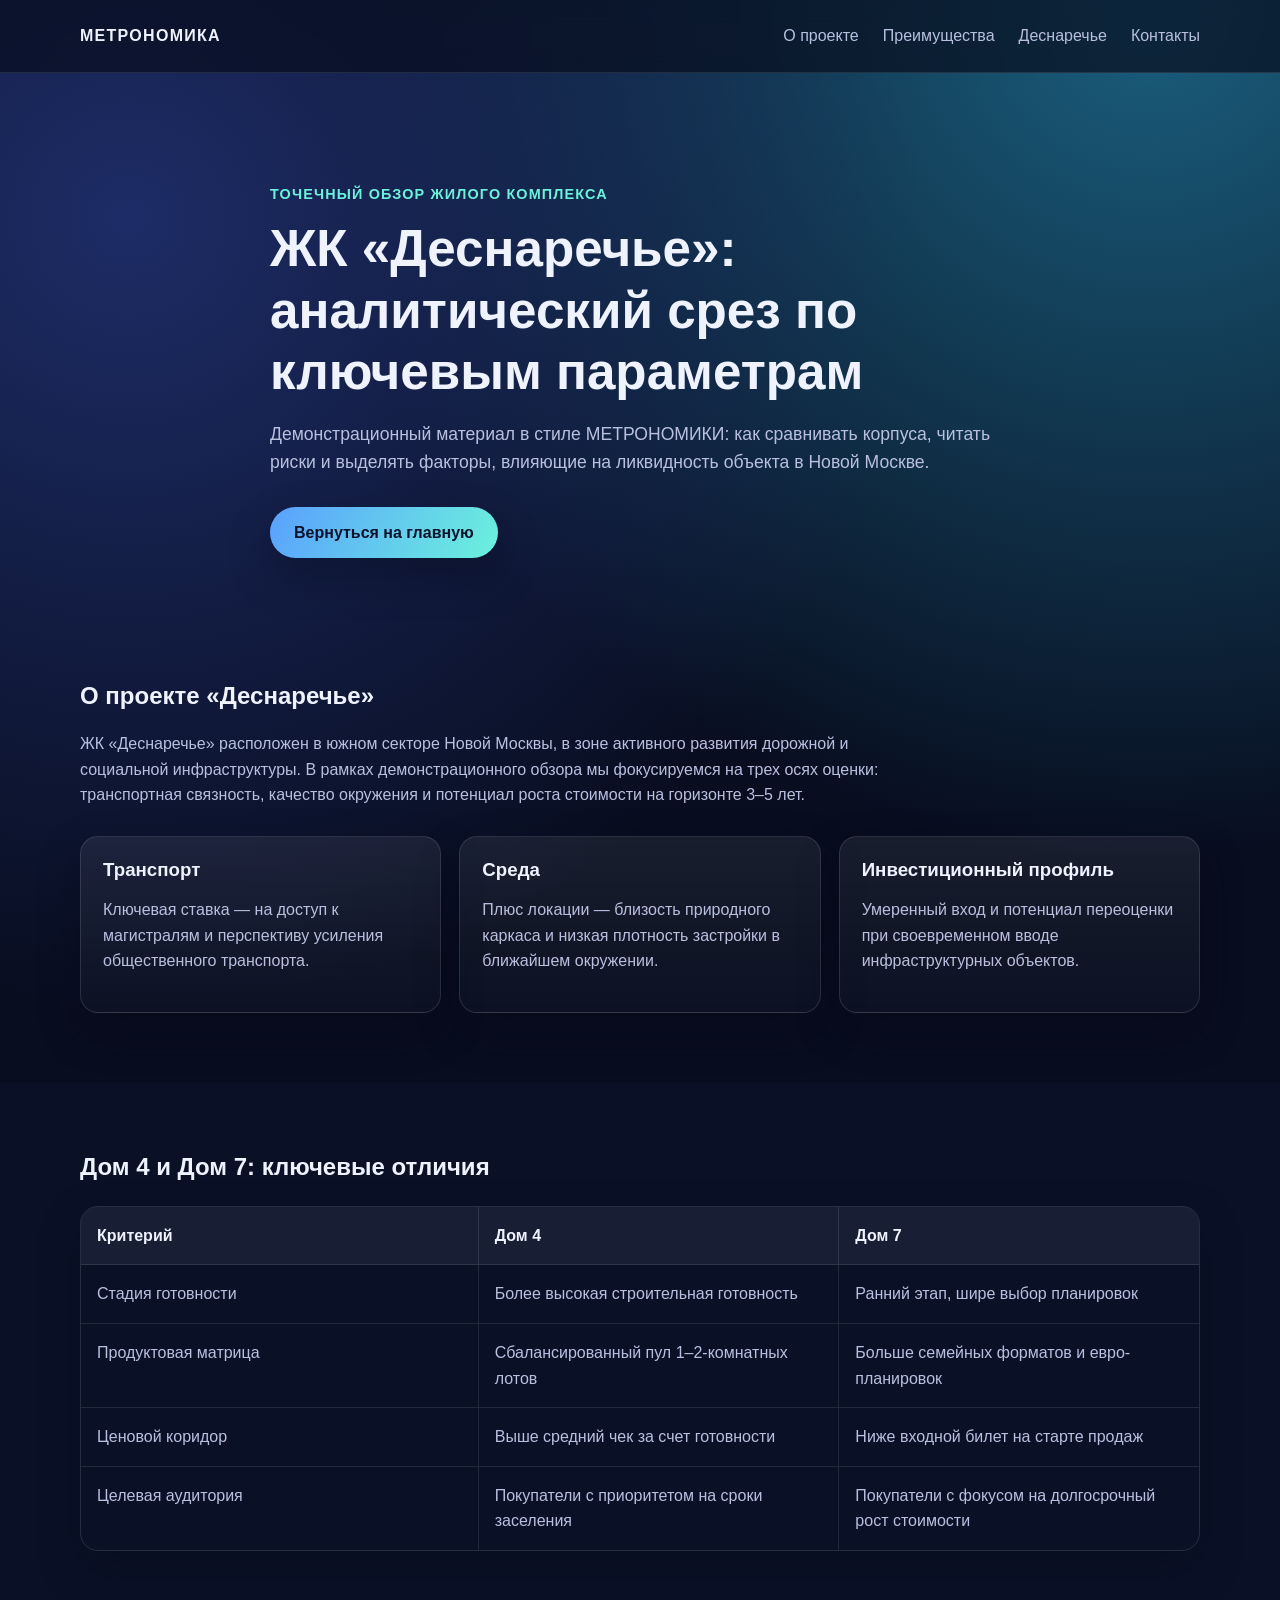
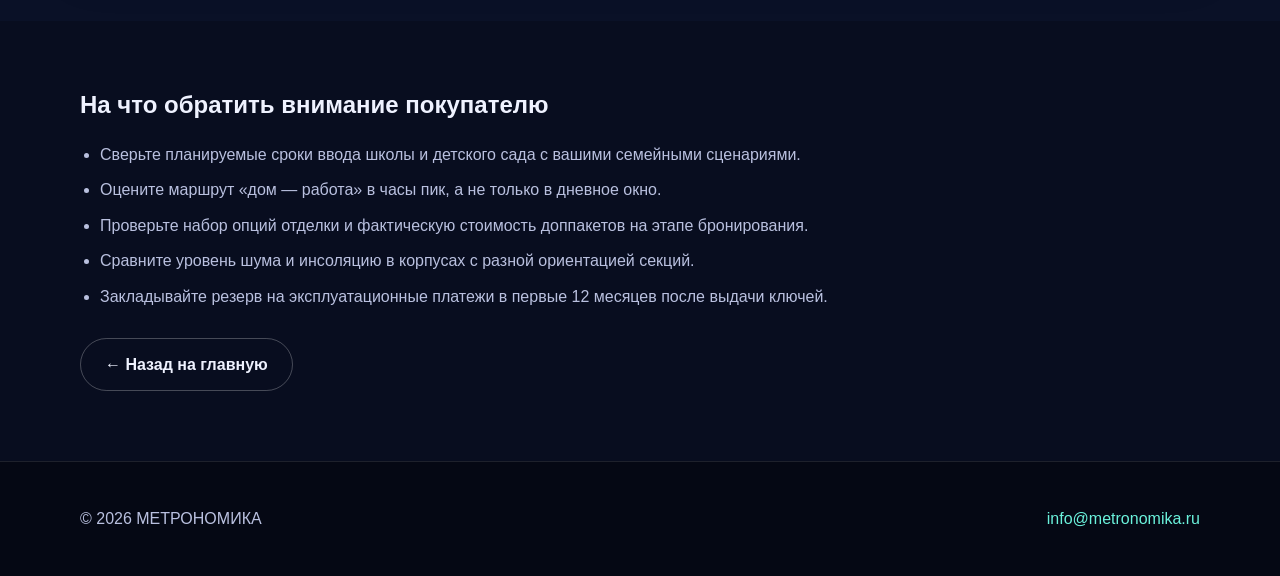
==== desnarechie.html @ b33309bc "Add Desnarechie project page and main navigation link" ====
<!DOCTYPE html>
<html lang="ru">
<head>
    <meta charset="UTF-8">
    <meta name="viewport" content="width=device-width, initial-scale=1.0">
    <meta name="description" content="ЖК «Деснаречье» — аналитический обзор локации, параметров домов и рисков для покупателя.">
    <title>ЖК «Деснаречье» — обзор проекта | МЕТРОНОМИКА</title>
    <link rel="stylesheet" href="styles.css">
</head>
<body>
    <header class="header" id="top">
        <div class="container header__inner">
            <a class="logo" href="index.html" aria-label="МЕТРОНОМИКА — на главную">МЕТРОНОМИКА</a>
            <button class="menu-toggle" type="button" aria-label="Открыть меню">☰</button>
            <nav class="nav" aria-label="Главное меню">
                <ul class="nav__list">
                    <li><a href="index.html#about">О проекте</a></li>
                    <li><a href="index.html#benefits">Преимущества</a></li>
                    <li><a href="#overview">Деснаречье</a></li>
                    <li><a href="index.html#contact">Контакты</a></li>
                </ul>
            </nav>
        </div>
    </header>

    <main>
        <section class="hero hero--compact">
            <div class="container hero__content">
                <p class="hero__eyebrow">Точечный обзор жилого комплекса</p>
                <h1>ЖК «Деснаречье»: аналитический срез по ключевым параметрам</h1>
                <p class="hero__subtitle">
                    Демонстрационный материал в стиле МЕТРОНОМИКИ: как сравнивать корпуса, читать риски
                    и выделять факторы, влияющие на ликвидность объекта в Новой Москве.
                </p>
                <a class="button" href="index.html">Вернуться на главную</a>
            </div>
        </section>

        <section class="section" id="overview">
            <div class="container">
                <h2>О проекте «Деснаречье»</h2>
                <p>
                    ЖК «Деснаречье» расположен в южном секторе Новой Москвы, в зоне активного развития дорожной
                    и социальной инфраструктуры. В рамках демонстрационного обзора мы фокусируемся на трех
                    осях оценки: транспортная связность, качество окружения и потенциал роста стоимости на горизонте
                    3–5 лет.
                </p>
                <div class="cards cards--three">
                    <article class="card">
                        <h3>Транспорт</h3>
                        <p>Ключевая ставка — на доступ к магистралям и перспективу усиления общественного транспорта.</p>
                    </article>
                    <article class="card">
                        <h3>Среда</h3>
                        <p>Плюс локации — близость природного каркаса и низкая плотность застройки в ближайшем окружении.</p>
                    </article>
                    <article class="card">
                        <h3>Инвестиционный профиль</h3>
                        <p>Умеренный вход и потенциал переоценки при своевременном вводе инфраструктурных объектов.</p>
                    </article>
                </div>
            </div>
        </section>

        <section class="section section--accent" id="comparison">
            <div class="container">
                <h2>Дом 4 и Дом 7: ключевые отличия</h2>
                <div class="compare-grid" role="table" aria-label="Сравнение корпусов">
                    <div class="compare-grid__row compare-grid__row--head" role="row">
                        <div role="columnheader">Критерий</div>
                        <div role="columnheader">Дом 4</div>
                        <div role="columnheader">Дом 7</div>
                    </div>
                    <div class="compare-grid__row" role="row">
                        <div role="cell">Стадия готовности</div>
                        <div role="cell">Более высокая строительная готовность</div>
                        <div role="cell">Ранний этап, шире выбор планировок</div>
                    </div>
                    <div class="compare-grid__row" role="row">
                        <div role="cell">Продуктовая матрица</div>
                        <div role="cell">Сбалансированный пул 1–2-комнатных лотов</div>
                        <div role="cell">Больше семейных форматов и евро-планировок</div>
                    </div>
                    <div class="compare-grid__row" role="row">
                        <div role="cell">Ценовой коридор</div>
                        <div role="cell">Выше средний чек за счет готовности</div>
                        <div role="cell">Ниже входной билет на старте продаж</div>
                    </div>
                    <div class="compare-grid__row" role="row">
                        <div role="cell">Целевая аудитория</div>
                        <div role="cell">Покупатели с приоритетом на сроки заселения</div>
                        <div role="cell">Покупатели с фокусом на долгосрочный рост стоимости</div>
                    </div>
                </div>
            </div>
        </section>

        <section class="section" id="buyers-note">
            <div class="container">
                <h2>На что обратить внимание покупателю</h2>
                <ul class="insight-list">
                    <li>Сверьте планируемые сроки ввода школы и детского сада с вашими семейными сценариями.</li>
                    <li>Оцените маршрут «дом — работа» в часы пик, а не только в дневное окно.</li>
                    <li>Проверьте набор опций отделки и фактическую стоимость доппакетов на этапе бронирования.</li>
                    <li>Сравните уровень шума и инсоляцию в корпусах с разной ориентацией секций.</li>
                    <li>Закладывайте резерв на эксплуатационные платежи в первые 12 месяцев после выдачи ключей.</li>
                </ul>
                <a class="button button--ghost" href="index.html">← Назад на главную</a>
            </div>
        </section>
    </main>

    <footer class="footer" id="contact">
        <div class="container footer__inner">
            <p>© 2026 МЕТРОНОМИКА</p>
            <a href="mailto:info@metronomika.ru">info@metronomika.ru</a>
        </div>
    </footer>
</body>
</html>
---- styles.css ----
:root {
    --bg: #080d1f;
    --bg-soft: #121a34;
    --text: #eff2ff;
    --muted: #b9c0df;
    --brand: #5aa0ff;
    --brand-2: #6bf2dc;
    --card-border: rgba(255, 255, 255, 0.12);
    --radius: 18px;
    --shadow: 0 18px 40px rgba(5, 9, 24, 0.35);
}

* {
    box-sizing: border-box;
}

body {
    margin: 0;
    font-family: "Inter", "Segoe UI", sans-serif;
    color: var(--text);
    background:
        radial-gradient(circle at 10% 10%, #1d2c66 0%, transparent 35%),
        radial-gradient(circle at 90% 0%, #1a5f7e 0%, transparent 35%),
        var(--bg);
    line-height: 1.6;
}

.container {
    width: min(1120px, 92%);
    margin: 0 auto;
}

.header {
    position: sticky;
    top: 0;
    backdrop-filter: blur(12px);
    background: rgba(8, 13, 31, 0.7);
    border-bottom: 1px solid rgba(255, 255, 255, 0.1);
    z-index: 10;
}

.header__inner {
    display: flex;
    align-items: center;
    justify-content: space-between;
    gap: 24px;
    min-height: 72px;
}

.logo {
    color: var(--text);
    text-decoration: none;
    font-weight: 800;
    letter-spacing: 0.08em;
}

.nav__list {
    list-style: none;
    display: flex;
    gap: 24px;
    margin: 0;
    padding: 0;
}

.nav__list a {
    color: var(--muted);
    text-decoration: none;
    font-weight: 500;
    transition: color 0.2s;
}

.nav__list a:hover,
.nav__list a:focus-visible {
    color: var(--text);
}

.menu-toggle {
    display: none;
    background: transparent;
    border: 1px solid rgba(255, 255, 255, 0.2);
    border-radius: 10px;
    color: var(--text);
    padding: 6px 10px;
    font-size: 1rem;
}

.hero {
    padding: 96px 0 80px;
}

.hero__content {
    max-width: 740px;
}

.hero__eyebrow {
    color: var(--brand-2);
    text-transform: uppercase;
    letter-spacing: 0.08em;
    margin-bottom: 12px;
    font-weight: 600;
    font-size: 0.9rem;
}

h1,
h2,
h3 {
    margin-top: 0;
    line-height: 1.2;
}

h1 {
    font-size: clamp(2rem, 4vw, 3.4rem);
    margin-bottom: 14px;
}

.hero__subtitle {
    font-size: 1.1rem;
    color: var(--muted);
    margin-bottom: 30px;
}

.button {
    display: inline-block;
    color: #08112a;
    background: linear-gradient(120deg, var(--brand), var(--brand-2));
    text-decoration: none;
    font-weight: 700;
    padding: 13px 24px;
    border-radius: 999px;
    box-shadow: var(--shadow);
}

.section {
    padding: 70px 0;
}

.section p {
    color: var(--muted);
    max-width: 860px;
}

.section--accent {
    background: rgba(11, 18, 42, 0.8);
}

.cards {
    display: grid;
    grid-template-columns: repeat(4, minmax(0, 1fr));
    gap: 18px;
    margin-top: 28px;
}

.card {
    border: 1px solid var(--card-border);
    background: linear-gradient(180deg, rgba(255, 255, 255, 0.07), rgba(255, 255, 255, 0.02));
    border-radius: var(--radius);
    padding: 22px;
    box-shadow: var(--shadow);
}

.card h3 {
    margin-bottom: 10px;
}

.footer {
    border-top: 1px solid rgba(255, 255, 255, 0.1);
    padding: 28px 0;
    background: rgba(4, 7, 18, 0.8);
}

.footer__inner {
    display: flex;
    justify-content: space-between;
    align-items: center;
    gap: 12px;
    color: var(--muted);
}

.footer a {
    color: var(--brand-2);
    text-decoration: none;
}

@media (max-width: 960px) {
    .cards {
        grid-template-columns: repeat(2, minmax(0, 1fr));
    }
}

@media (max-width: 640px) {
    .header__inner {
        min-height: 64px;
    }

    .menu-toggle {
        display: inline-flex;
    }

    .nav {
        margin-left: auto;
    }

    .nav__list {
        gap: 14px;
        font-size: 0.92rem;
        flex-wrap: wrap;
        justify-content: flex-end;
        max-width: 220px;
    }

    .hero {
        padding-top: 64px;
    }

    .section {
        padding: 54px 0;
    }

    .cards {
        grid-template-columns: 1fr;
    }

    .footer__inner {
        flex-direction: column;
        align-items: flex-start;
    }
}

.hero--compact {
    padding-bottom: 54px;
}

.cards--three {
    grid-template-columns: repeat(3, minmax(0, 1fr));
}

.compare-grid {
    border: 1px solid var(--card-border);
    border-radius: var(--radius);
    overflow: hidden;
    box-shadow: var(--shadow);
    margin-top: 24px;
}

.compare-grid__row {
    display: grid;
    grid-template-columns: 1.1fr 1fr 1fr;
}

.compare-grid__row > div {
    padding: 16px;
    border-bottom: 1px solid rgba(255, 255, 255, 0.1);
    color: var(--muted);
}

.compare-grid__row > div + div {
    border-left: 1px solid rgba(255, 255, 255, 0.1);
}

.compare-grid__row--head {
    background: rgba(255, 255, 255, 0.06);
}

.compare-grid__row--head > div {
    color: var(--text);
    font-weight: 700;
}

.compare-grid__row:last-child > div {
    border-bottom: 0;
}

.insight-list {
    margin: 22px 0 28px;
    padding-left: 20px;
    color: var(--muted);
    max-width: 820px;
}

.insight-list li + li {
    margin-top: 10px;
}

.button--ghost {
    background: transparent;
    color: var(--text);
    border: 1px solid rgba(255, 255, 255, 0.25);
    box-shadow: none;
}

@media (max-width: 960px) {
    .cards--three {
        grid-template-columns: 1fr;
    }

    .compare-grid__row {
        grid-template-columns: 1fr;
    }

    .compare-grid__row > div + div {
        border-left: 0;
    }

    .compare-grid__row > div {
        border-bottom: 1px dashed rgba(255, 255, 255, 0.1);
    }

    .compare-grid__row--head {
        display: none;
    }
}
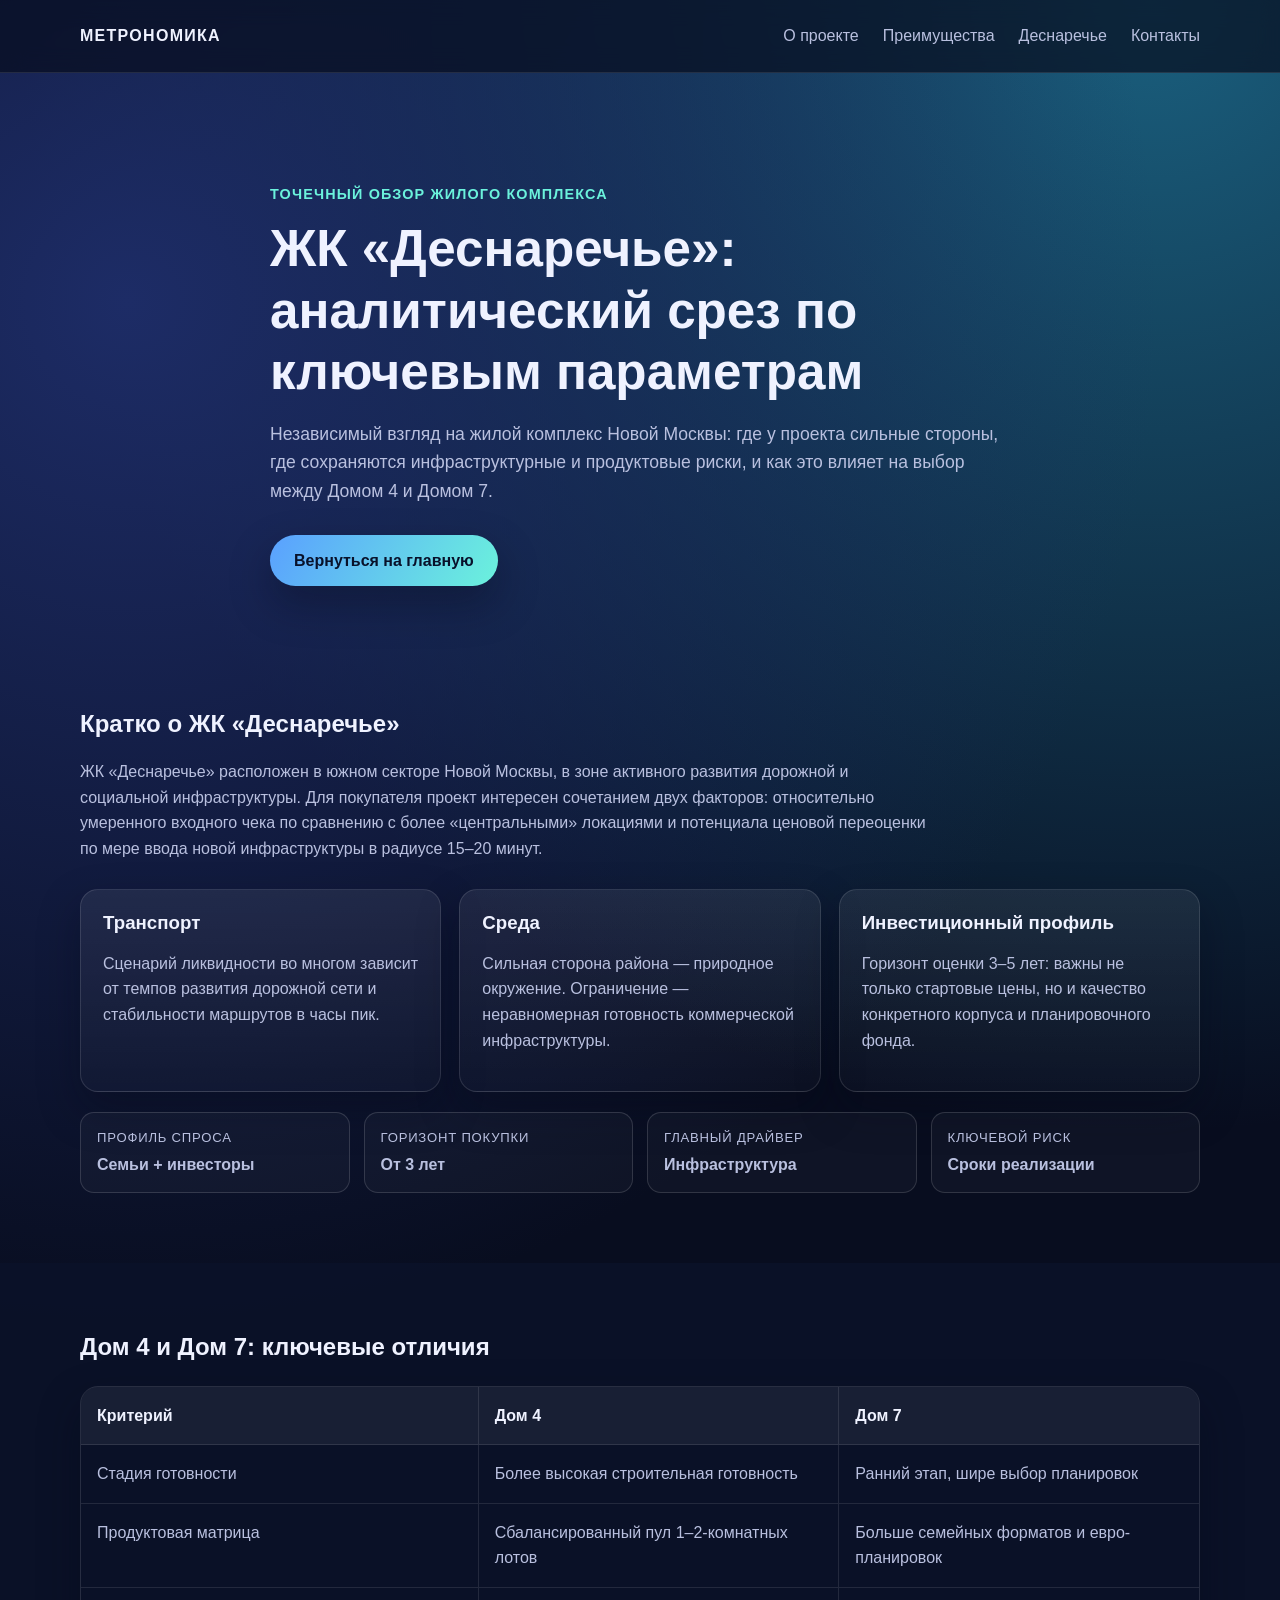
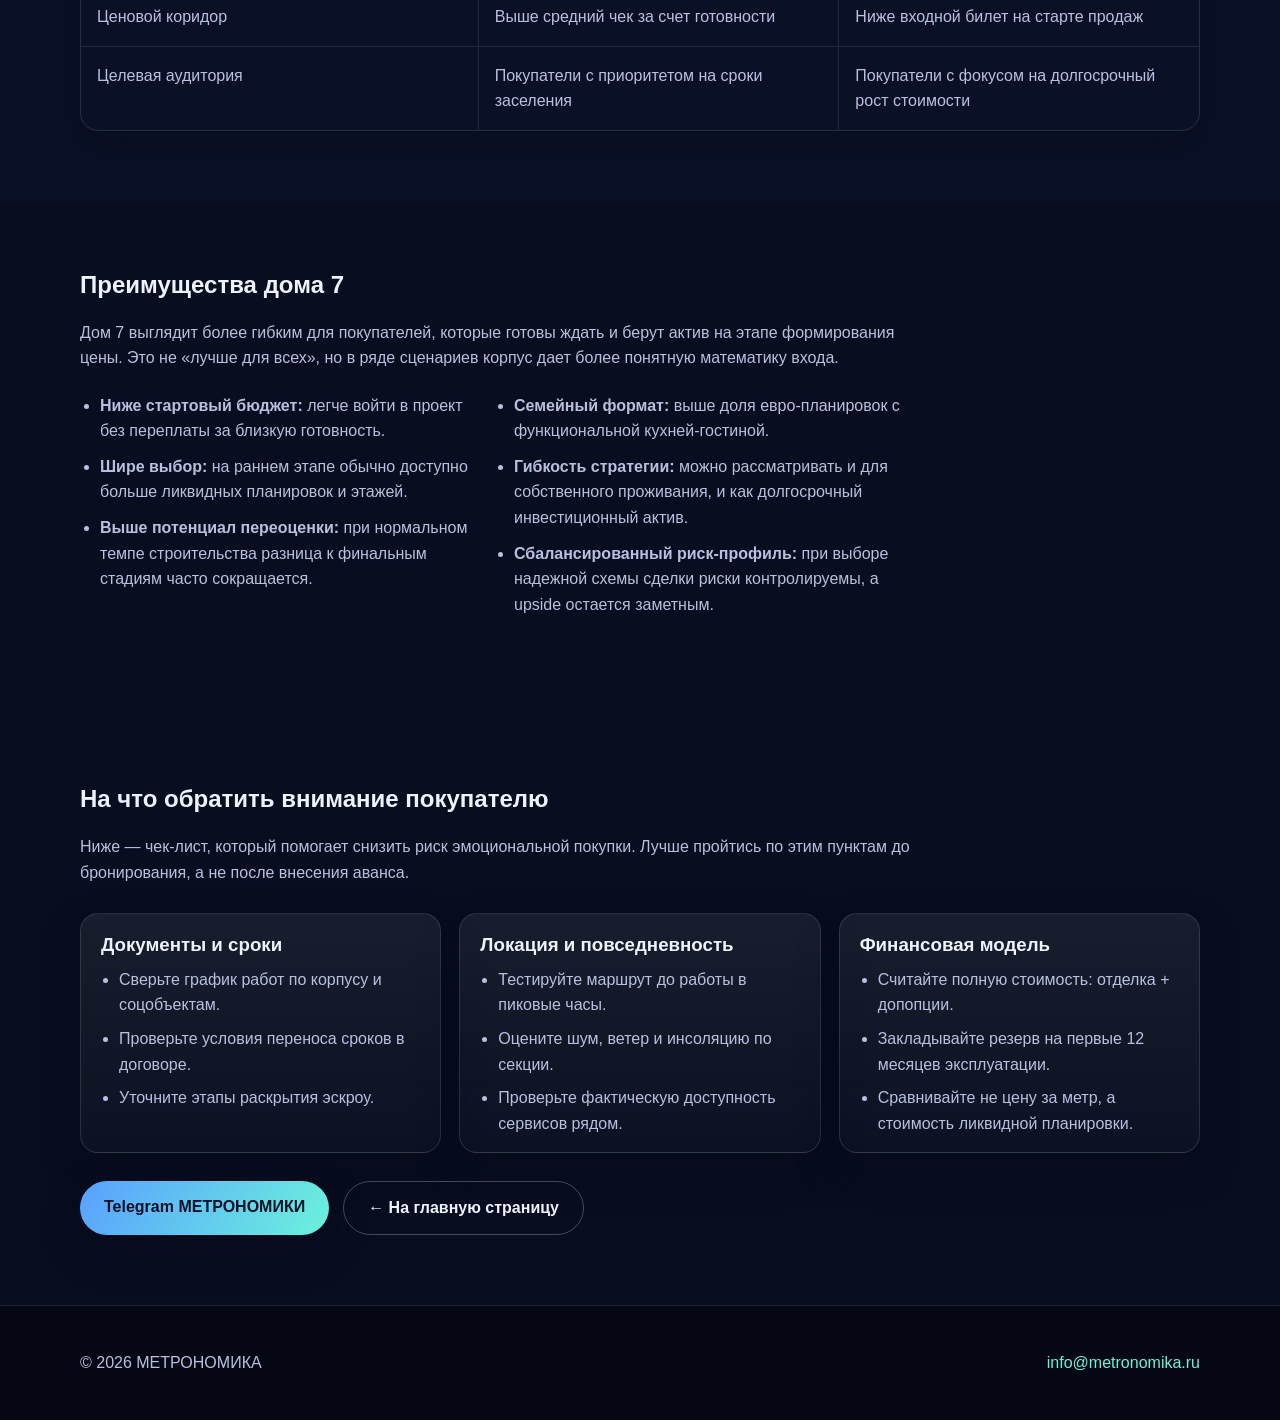
==== commit 34fe5efc: "Enhance Desnarechie page with deeper analytical sections" ====
--- a/desnarechie.html
+++ b/desnarechie.html
@@ -29,8 +29,9 @@
                 <p class="hero__eyebrow">Точечный обзор жилого комплекса</p>
                 <h1>ЖК «Деснаречье»: аналитический срез по ключевым параметрам</h1>
                 <p class="hero__subtitle">
-                    Демонстрационный материал в стиле МЕТРОНОМИКИ: как сравнивать корпуса, читать риски
-                    и выделять факторы, влияющие на ликвидность объекта в Новой Москве.
+                    Независимый взгляд на жилой комплекс Новой Москвы: где у проекта сильные стороны,
+                    где сохраняются инфраструктурные и продуктовые риски, и как это влияет на выбор
+                    между Домом 4 и Домом 7.
                 </p>
                 <a class="button" href="index.html">Вернуться на главную</a>
             </div>
@@ -38,25 +39,43 @@
 
         <section class="section" id="overview">
             <div class="container">
-                <h2>О проекте «Деснаречье»</h2>
+                <h2>Кратко о ЖК «Деснаречье»</h2>
                 <p>
                     ЖК «Деснаречье» расположен в южном секторе Новой Москвы, в зоне активного развития дорожной
-                    и социальной инфраструктуры. В рамках демонстрационного обзора мы фокусируемся на трех
-                    осях оценки: транспортная связность, качество окружения и потенциал роста стоимости на горизонте
-                    3–5 лет.
+                    и социальной инфраструктуры. Для покупателя проект интересен сочетанием двух факторов:
+                    относительно умеренного входного чека по сравнению с более «центральными» локациями и
+                    потенциала ценовой переоценки по мере ввода новой инфраструктуры в радиусе 15–20 минут.
                 </p>
                 <div class="cards cards--three">
                     <article class="card">
                         <h3>Транспорт</h3>
-                        <p>Ключевая ставка — на доступ к магистралям и перспективу усиления общественного транспорта.</p>
+                        <p>Сценарий ликвидности во многом зависит от темпов развития дорожной сети и стабильности маршрутов в часы пик.</p>
                     </article>
                     <article class="card">
                         <h3>Среда</h3>
-                        <p>Плюс локации — близость природного каркаса и низкая плотность застройки в ближайшем окружении.</p>
+                        <p>Сильная сторона района — природное окружение. Ограничение — неравномерная готовность коммерческой инфраструктуры.</p>
                     </article>
                     <article class="card">
                         <h3>Инвестиционный профиль</h3>
-                        <p>Умеренный вход и потенциал переоценки при своевременном вводе инфраструктурных объектов.</p>
+                        <p>Горизонт оценки 3–5 лет: важны не только стартовые цены, но и качество конкретного корпуса и планировочного фонда.</p>
+                    </article>
+                </div>
+                <div class="metrics">
+                    <article class="metric">
+                        <p class="metric__label">Профиль спроса</p>
+                        <p class="metric__value">Семьи + инвесторы</p>
+                    </article>
+                    <article class="metric">
+                        <p class="metric__label">Горизонт покупки</p>
+                        <p class="metric__value">От 3 лет</p>
+                    </article>
+                    <article class="metric">
+                        <p class="metric__label">Главный драйвер</p>
+                        <p class="metric__value">Инфраструктура</p>
+                    </article>
+                    <article class="metric">
+                        <p class="metric__label">Ключевой риск</p>
+                        <p class="metric__value">Сроки реализации</p>
                     </article>
                 </div>
             </div>
@@ -95,17 +114,61 @@
             </div>
         </section>
 
+        <section class="section" id="house-7-advantages">
+            <div class="container">
+                <h2>Преимущества дома 7</h2>
+                <p>
+                    Дом 7 выглядит более гибким для покупателей, которые готовы ждать и берут актив на этапе формирования
+                    цены. Это не «лучше для всех», но в ряде сценариев корпус дает более понятную математику входа.
+                </p>
+                <ul class="insight-list insight-list--split">
+                    <li><strong>Ниже стартовый бюджет:</strong> легче войти в проект без переплаты за близкую готовность.</li>
+                    <li><strong>Шире выбор:</strong> на раннем этапе обычно доступно больше ликвидных планировок и этажей.</li>
+                    <li><strong>Выше потенциал переоценки:</strong> при нормальном темпе строительства разница к финальным стадиям часто сокращается.</li>
+                    <li><strong>Семейный формат:</strong> выше доля евро-планировок с функциональной кухней-гостиной.</li>
+                    <li><strong>Гибкость стратегии:</strong> можно рассматривать и для собственного проживания, и как долгосрочный инвестиционный актив.</li>
+                    <li><strong>Сбалансированный риск-профиль:</strong> при выборе надежной схемы сделки риски контролируемы, а upside остается заметным.</li>
+                </ul>
+            </div>
+        </section>
+
         <section class="section" id="buyers-note">
             <div class="container">
                 <h2>На что обратить внимание покупателю</h2>
-                <ul class="insight-list">
-                    <li>Сверьте планируемые сроки ввода школы и детского сада с вашими семейными сценариями.</li>
-                    <li>Оцените маршрут «дом — работа» в часы пик, а не только в дневное окно.</li>
-                    <li>Проверьте набор опций отделки и фактическую стоимость доппакетов на этапе бронирования.</li>
-                    <li>Сравните уровень шума и инсоляцию в корпусах с разной ориентацией секций.</li>
-                    <li>Закладывайте резерв на эксплуатационные платежи в первые 12 месяцев после выдачи ключей.</li>
-                </ul>
-                <a class="button button--ghost" href="index.html">← Назад на главную</a>
+                <p>
+                    Ниже — чек-лист, который помогает снизить риск эмоциональной покупки. Лучше пройтись по этим пунктам
+                    до бронирования, а не после внесения аванса.
+                </p>
+                <div class="cards cards--three cards--dense">
+                    <article class="card">
+                        <h3>Документы и сроки</h3>
+                        <ul class="mini-list">
+                            <li>Сверьте график работ по корпусу и соцобъектам.</li>
+                            <li>Проверьте условия переноса сроков в договоре.</li>
+                            <li>Уточните этапы раскрытия эскроу.</li>
+                        </ul>
+                    </article>
+                    <article class="card">
+                        <h3>Локация и повседневность</h3>
+                        <ul class="mini-list">
+                            <li>Тестируйте маршрут до работы в пиковые часы.</li>
+                            <li>Оцените шум, ветер и инсоляцию по секции.</li>
+                            <li>Проверьте фактическую доступность сервисов рядом.</li>
+                        </ul>
+                    </article>
+                    <article class="card">
+                        <h3>Финансовая модель</h3>
+                        <ul class="mini-list">
+                            <li>Считайте полную стоимость: отделка + допопции.</li>
+                            <li>Закладывайте резерв на первые 12 месяцев эксплуатации.</li>
+                            <li>Сравнивайте не цену за метр, а стоимость ликвидной планировки.</li>
+                        </ul>
+                    </article>
+                </div>
+                <div class="action-buttons">
+                    <a class="button" href="https://t.me/metronomika" target="_blank" rel="noopener noreferrer">Telegram МЕТРОНОМИКИ</a>
+                    <a class="button button--ghost" href="index.html">← На главную страницу</a>
+                </div>
             </div>
         </section>
     </main>
--- a/styles.css
+++ b/styles.css
@@ -150,6 +150,10 @@
     margin-top: 28px;
 }
 
+.cards--dense .card {
+    padding: 20px 20px 16px;
+}
+
 .card {
     border: 1px solid var(--card-border);
     background: linear-gradient(180deg, rgba(255, 255, 255, 0.07), rgba(255, 255, 255, 0.02));
@@ -234,6 +238,34 @@
     grid-template-columns: repeat(3, minmax(0, 1fr));
 }
 
+.metrics {
+    margin-top: 20px;
+    display: grid;
+    grid-template-columns: repeat(4, minmax(0, 1fr));
+    gap: 14px;
+}
+
+.metric {
+    border-radius: 14px;
+    border: 1px solid rgba(255, 255, 255, 0.14);
+    padding: 14px 16px;
+    background: rgba(255, 255, 255, 0.03);
+}
+
+.metric__label {
+    margin: 0 0 4px;
+    font-size: 0.82rem;
+    text-transform: uppercase;
+    letter-spacing: 0.06em;
+    color: var(--brand-2);
+}
+
+.metric__value {
+    margin: 0;
+    color: var(--text);
+    font-weight: 600;
+}
+
 .compare-grid {
     border: 1px solid var(--card-border);
     border-radius: var(--radius);
@@ -281,6 +313,32 @@
     margin-top: 10px;
 }
 
+.insight-list--split {
+    columns: 2;
+    column-gap: 28px;
+}
+
+.insight-list--split li {
+    break-inside: avoid;
+}
+
+.mini-list {
+    margin: 0;
+    padding-left: 18px;
+    color: var(--muted);
+}
+
+.mini-list li + li {
+    margin-top: 8px;
+}
+
+.action-buttons {
+    margin-top: 28px;
+    display: flex;
+    flex-wrap: wrap;
+    gap: 14px;
+}
+
 .button--ghost {
     background: transparent;
     color: var(--text);
@@ -289,6 +347,10 @@
 }
 
 @media (max-width: 960px) {
+    .metrics {
+        grid-template-columns: repeat(2, minmax(0, 1fr));
+    }
+
     .cards--three {
         grid-template-columns: 1fr;
     }
@@ -308,4 +370,14 @@
     .compare-grid__row--head {
         display: none;
     }
-}
+
+    .insight-list--split {
+        columns: 1;
+    }
+}
+
+@media (max-width: 640px) {
+    .metrics {
+        grid-template-columns: 1fr;
+    }
+}
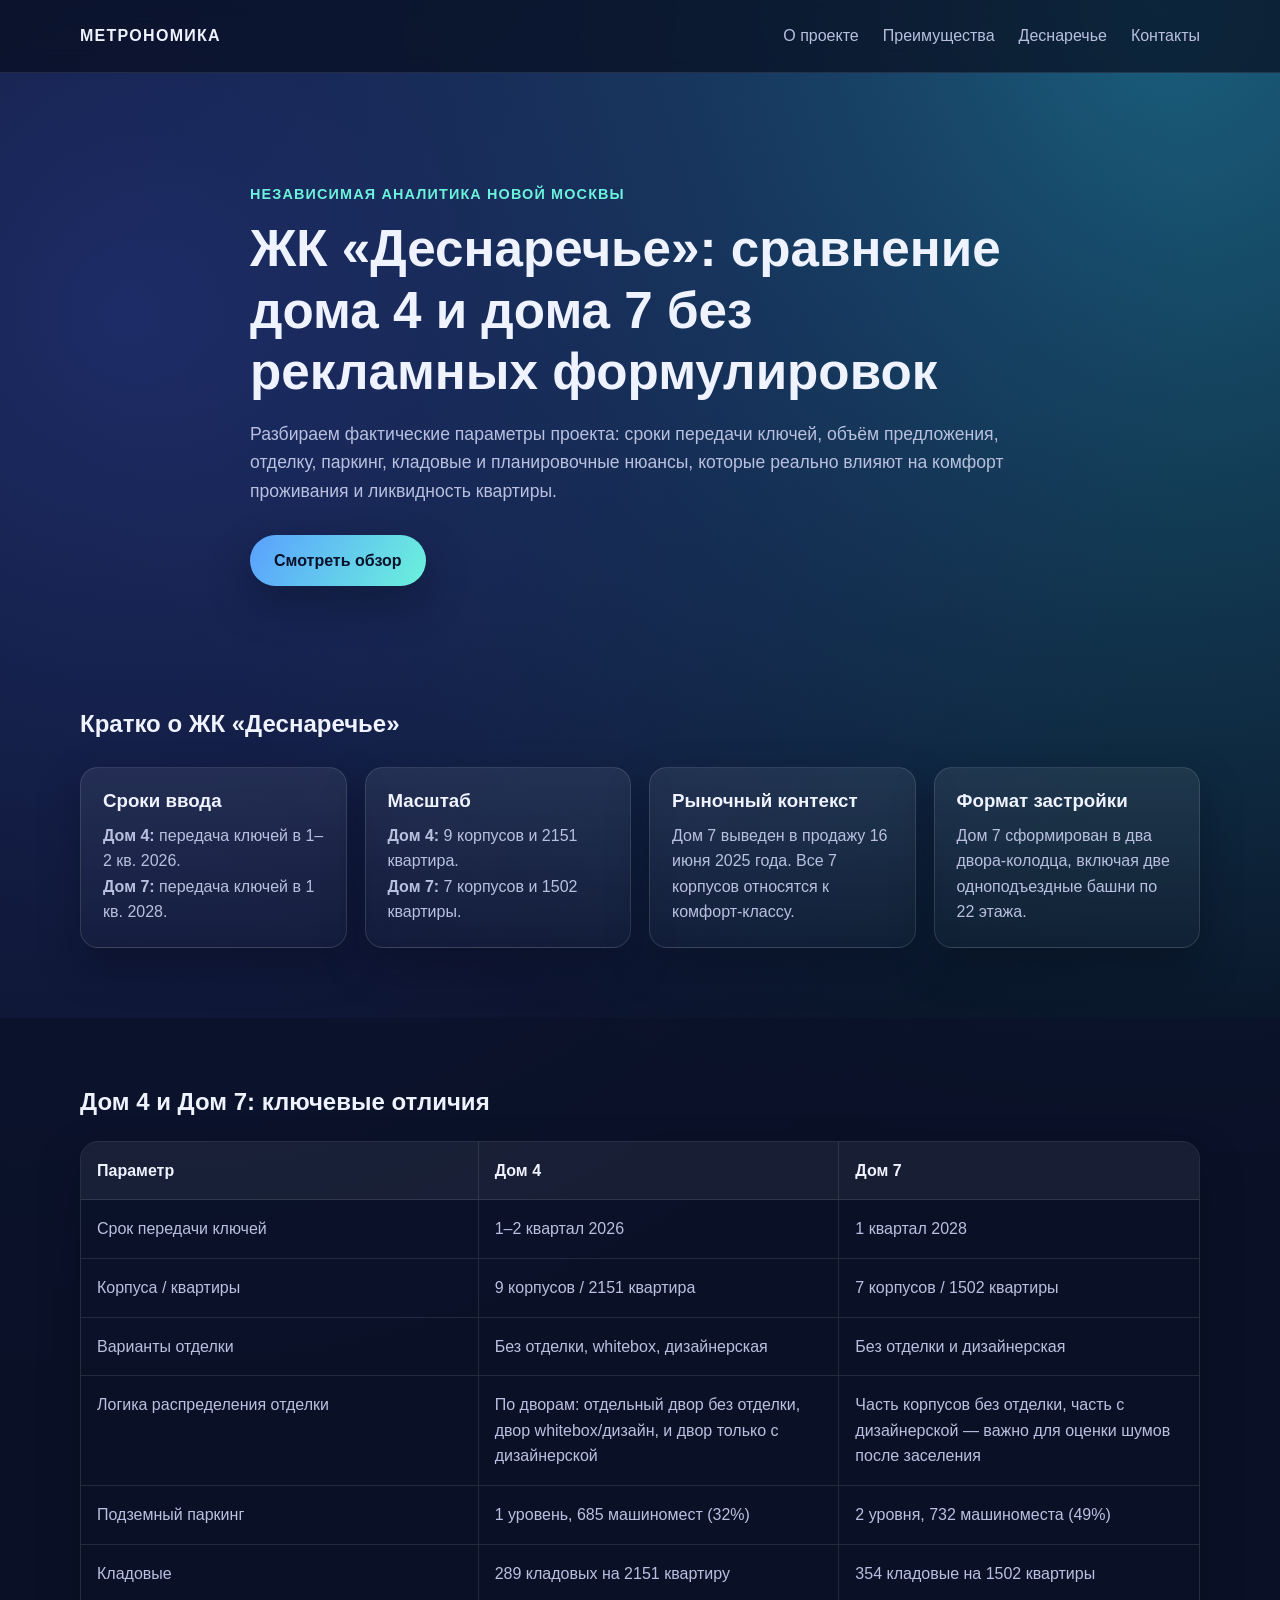
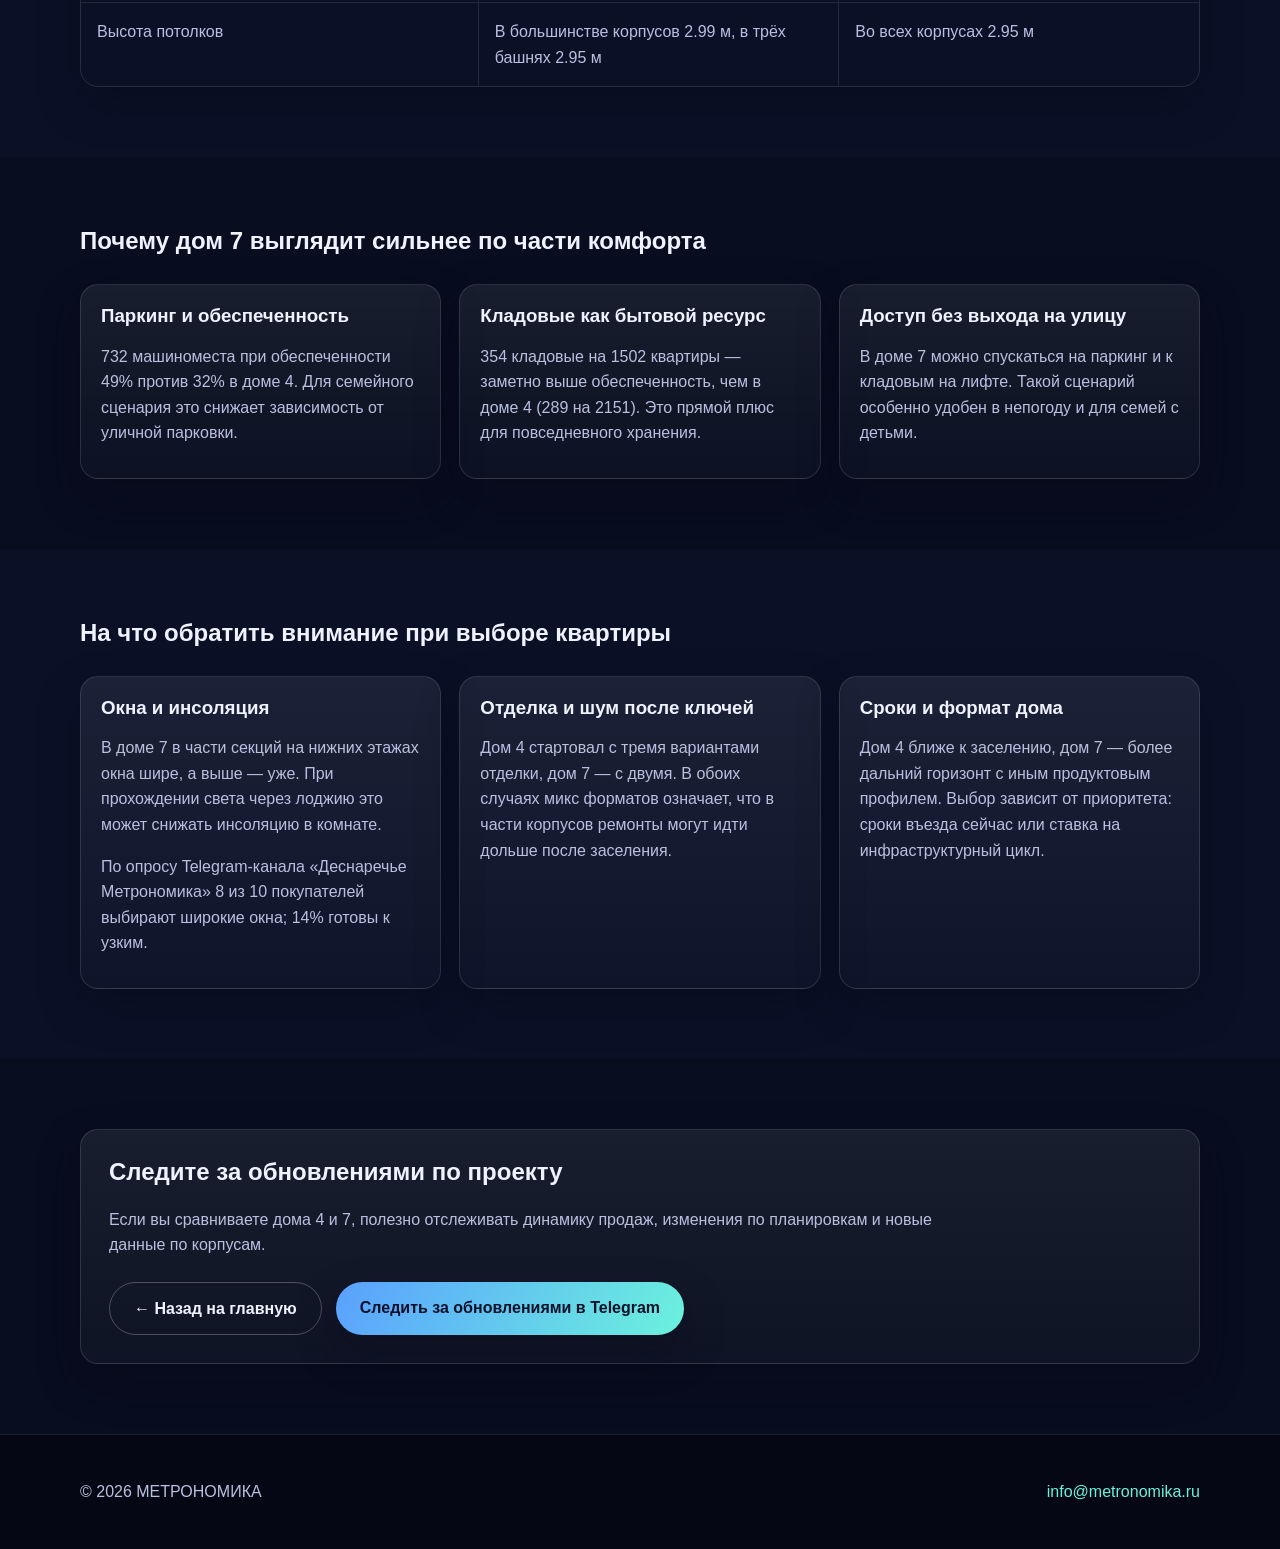
==== commit 3641fa08: "Обновить аналитику страницы ЖК Деснаречье" ====
--- a/desnarechie.html
+++ b/desnarechie.html
@@ -3,8 +3,8 @@
 <head>
     <meta charset="UTF-8">
     <meta name="viewport" content="width=device-width, initial-scale=1.0">
-    <meta name="description" content="ЖК «Деснаречье» — аналитический обзор локации, параметров домов и рисков для покупателя.">
-    <title>ЖК «Деснаречье» — обзор проекта | МЕТРОНОМИКА</title>
+    <meta name="description" content="ЖК «Деснаречье» — независимый аналитический обзор домов 4 и 7: сроки, отделка, паркинг, кладовые и факторы выбора квартиры.">
+    <title>ЖК «Деснаречье» — независимая аналитика | МЕТРОНОМИКА</title>
     <link rel="stylesheet" href="styles.css">
 </head>
 <body>
@@ -26,56 +26,36 @@
     <main>
         <section class="hero hero--compact">
             <div class="container hero__content">
-                <p class="hero__eyebrow">Точечный обзор жилого комплекса</p>
-                <h1>ЖК «Деснаречье»: аналитический срез по ключевым параметрам</h1>
+                <p class="hero__eyebrow">Независимая аналитика Новой Москвы</p>
+                <h1>ЖК «Деснаречье»: сравнение дома 4 и дома 7 без рекламных формулировок</h1>
                 <p class="hero__subtitle">
-                    Независимый взгляд на жилой комплекс Новой Москвы: где у проекта сильные стороны,
-                    где сохраняются инфраструктурные и продуктовые риски, и как это влияет на выбор
-                    между Домом 4 и Домом 7.
+                    Разбираем фактические параметры проекта: сроки передачи ключей, объём предложения,
+                    отделку, паркинг, кладовые и планировочные нюансы, которые реально влияют на комфорт
+                    проживания и ликвидность квартиры.
                 </p>
-                <a class="button" href="index.html">Вернуться на главную</a>
+                <a class="button" href="#overview">Смотреть обзор</a>
             </div>
         </section>
 
         <section class="section" id="overview">
             <div class="container">
                 <h2>Кратко о ЖК «Деснаречье»</h2>
-                <p>
-                    ЖК «Деснаречье» расположен в южном секторе Новой Москвы, в зоне активного развития дорожной
-                    и социальной инфраструктуры. Для покупателя проект интересен сочетанием двух факторов:
-                    относительно умеренного входного чека по сравнению с более «центральными» локациями и
-                    потенциала ценовой переоценки по мере ввода новой инфраструктуры в радиусе 15–20 минут.
-                </p>
-                <div class="cards cards--three">
+                <div class="cards cards--four facts-grid">
                     <article class="card">
-                        <h3>Транспорт</h3>
-                        <p>Сценарий ликвидности во многом зависит от темпов развития дорожной сети и стабильности маршрутов в часы пик.</p>
+                        <h3>Сроки ввода</h3>
+                        <p><strong>Дом 4:</strong> передача ключей в 1–2 кв. 2026.<br><strong>Дом 7:</strong> передача ключей в 1 кв. 2028.</p>
                     </article>
                     <article class="card">
-                        <h3>Среда</h3>
-                        <p>Сильная сторона района — природное окружение. Ограничение — неравномерная готовность коммерческой инфраструктуры.</p>
+                        <h3>Масштаб</h3>
+                        <p><strong>Дом 4:</strong> 9 корпусов и 2151 квартира.<br><strong>Дом 7:</strong> 7 корпусов и 1502 квартиры.</p>
                     </article>
                     <article class="card">
-                        <h3>Инвестиционный профиль</h3>
-                        <p>Горизонт оценки 3–5 лет: важны не только стартовые цены, но и качество конкретного корпуса и планировочного фонда.</p>
+                        <h3>Рыночный контекст</h3>
+                        <p>Дом 7 выведен в продажу 16 июня 2025 года. Все 7 корпусов относятся к комфорт-классу.</p>
                     </article>
-                </div>
-                <div class="metrics">
-                    <article class="metric">
-                        <p class="metric__label">Профиль спроса</p>
-                        <p class="metric__value">Семьи + инвесторы</p>
-                    </article>
-                    <article class="metric">
-                        <p class="metric__label">Горизонт покупки</p>
-                        <p class="metric__value">От 3 лет</p>
-                    </article>
-                    <article class="metric">
-                        <p class="metric__label">Главный драйвер</p>
-                        <p class="metric__value">Инфраструктура</p>
-                    </article>
-                    <article class="metric">
-                        <p class="metric__label">Ключевой риск</p>
-                        <p class="metric__value">Сроки реализации</p>
+                    <article class="card">
+                        <h3>Формат застройки</h3>
+                        <p>Дом 7 сформирован в два двора-колодца, включая две одноподъездные башни по 22 этажа.</p>
                     </article>
                 </div>
             </div>
@@ -84,90 +64,101 @@
         <section class="section section--accent" id="comparison">
             <div class="container">
                 <h2>Дом 4 и Дом 7: ключевые отличия</h2>
-                <div class="compare-grid" role="table" aria-label="Сравнение корпусов">
+                <div class="compare-grid" role="table" aria-label="Сравнение домов 4 и 7">
                     <div class="compare-grid__row compare-grid__row--head" role="row">
-                        <div role="columnheader">Критерий</div>
+                        <div role="columnheader">Параметр</div>
                         <div role="columnheader">Дом 4</div>
                         <div role="columnheader">Дом 7</div>
                     </div>
                     <div class="compare-grid__row" role="row">
-                        <div role="cell">Стадия готовности</div>
-                        <div role="cell">Более высокая строительная готовность</div>
-                        <div role="cell">Ранний этап, шире выбор планировок</div>
+                        <div role="cell">Срок передачи ключей</div>
+                        <div role="cell">1–2 квартал 2026</div>
+                        <div role="cell">1 квартал 2028</div>
                     </div>
                     <div class="compare-grid__row" role="row">
-                        <div role="cell">Продуктовая матрица</div>
-                        <div role="cell">Сбалансированный пул 1–2-комнатных лотов</div>
-                        <div role="cell">Больше семейных форматов и евро-планировок</div>
+                        <div role="cell">Корпуса / квартиры</div>
+                        <div role="cell">9 корпусов / 2151 квартира</div>
+                        <div role="cell">7 корпусов / 1502 квартиры</div>
                     </div>
                     <div class="compare-grid__row" role="row">
-                        <div role="cell">Ценовой коридор</div>
-                        <div role="cell">Выше средний чек за счет готовности</div>
-                        <div role="cell">Ниже входной билет на старте продаж</div>
+                        <div role="cell">Варианты отделки</div>
+                        <div role="cell">Без отделки, whitebox, дизайнерская</div>
+                        <div role="cell">Без отделки и дизайнерская</div>
                     </div>
                     <div class="compare-grid__row" role="row">
-                        <div role="cell">Целевая аудитория</div>
-                        <div role="cell">Покупатели с приоритетом на сроки заселения</div>
-                        <div role="cell">Покупатели с фокусом на долгосрочный рост стоимости</div>
+                        <div role="cell">Логика распределения отделки</div>
+                        <div role="cell">По дворам: отдельный двор без отделки, двор whitebox/дизайн, и двор только с дизайнерской</div>
+                        <div role="cell">Часть корпусов без отделки, часть с дизайнерской — важно для оценки шумов после заселения</div>
+                    </div>
+                    <div class="compare-grid__row" role="row">
+                        <div role="cell">Подземный паркинг</div>
+                        <div role="cell">1 уровень, 685 машиномест (32%)</div>
+                        <div role="cell">2 уровня, 732 машиноместа (49%)</div>
+                    </div>
+                    <div class="compare-grid__row" role="row">
+                        <div role="cell">Кладовые</div>
+                        <div role="cell">289 кладовых на 2151 квартиру</div>
+                        <div role="cell">354 кладовые на 1502 квартиры</div>
+                    </div>
+                    <div class="compare-grid__row" role="row">
+                        <div role="cell">Высота потолков</div>
+                        <div role="cell">В большинстве корпусов 2.99 м, в трёх башнях 2.95 м</div>
+                        <div role="cell">Во всех корпусах 2.95 м</div>
                     </div>
                 </div>
             </div>
         </section>
 
-        <section class="section" id="house-7-advantages">
+        <section class="section" id="comfort">
             <div class="container">
-                <h2>Преимущества дома 7</h2>
-                <p>
-                    Дом 7 выглядит более гибким для покупателей, которые готовы ждать и берут актив на этапе формирования
-                    цены. Это не «лучше для всех», но в ряде сценариев корпус дает более понятную математику входа.
-                </p>
-                <ul class="insight-list insight-list--split">
-                    <li><strong>Ниже стартовый бюджет:</strong> легче войти в проект без переплаты за близкую готовность.</li>
-                    <li><strong>Шире выбор:</strong> на раннем этапе обычно доступно больше ликвидных планировок и этажей.</li>
-                    <li><strong>Выше потенциал переоценки:</strong> при нормальном темпе строительства разница к финальным стадиям часто сокращается.</li>
-                    <li><strong>Семейный формат:</strong> выше доля евро-планировок с функциональной кухней-гостиной.</li>
-                    <li><strong>Гибкость стратегии:</strong> можно рассматривать и для собственного проживания, и как долгосрочный инвестиционный актив.</li>
-                    <li><strong>Сбалансированный риск-профиль:</strong> при выборе надежной схемы сделки риски контролируемы, а upside остается заметным.</li>
-                </ul>
+                <h2>Почему дом 7 выглядит сильнее по части комфорта</h2>
+                <div class="cards cards--three cards--dense">
+                    <article class="card">
+                        <h3>Паркинг и обеспеченность</h3>
+                        <p>732 машиноместа при обеспеченности 49% против 32% в доме 4. Для семейного сценария это снижает зависимость от уличной парковки.</p>
+                    </article>
+                    <article class="card">
+                        <h3>Кладовые как бытовой ресурс</h3>
+                        <p>354 кладовые на 1502 квартиры — заметно выше обеспеченность, чем в доме 4 (289 на 2151). Это прямой плюс для повседневного хранения.</p>
+                    </article>
+                    <article class="card">
+                        <h3>Доступ без выхода на улицу</h3>
+                        <p>В доме 7 можно спускаться на паркинг и к кладовым на лифте. Такой сценарий особенно удобен в непогоду и для семей с детьми.</p>
+                    </article>
+                </div>
             </div>
         </section>
 
-        <section class="section" id="buyers-note">
+        <section class="section section--accent" id="choice">
             <div class="container">
-                <h2>На что обратить внимание покупателю</h2>
-                <p>
-                    Ниже — чек-лист, который помогает снизить риск эмоциональной покупки. Лучше пройтись по этим пунктам
-                    до бронирования, а не после внесения аванса.
-                </p>
+                <h2>На что обратить внимание при выборе квартиры</h2>
                 <div class="cards cards--three cards--dense">
                     <article class="card">
-                        <h3>Документы и сроки</h3>
-                        <ul class="mini-list">
-                            <li>Сверьте график работ по корпусу и соцобъектам.</li>
-                            <li>Проверьте условия переноса сроков в договоре.</li>
-                            <li>Уточните этапы раскрытия эскроу.</li>
-                        </ul>
+                        <h3>Окна и инсоляция</h3>
+                        <p>В доме 7 в части секций на нижних этажах окна шире, а выше — уже. При прохождении света через лоджию это может снижать инсоляцию в комнате.</p>
+                        <p>По опросу Telegram-канала «Деснаречье Метрономика» 8 из 10 покупателей выбирают широкие окна; 14% готовы к узким.</p>
                     </article>
                     <article class="card">
-                        <h3>Локация и повседневность</h3>
-                        <ul class="mini-list">
-                            <li>Тестируйте маршрут до работы в пиковые часы.</li>
-                            <li>Оцените шум, ветер и инсоляцию по секции.</li>
-                            <li>Проверьте фактическую доступность сервисов рядом.</li>
-                        </ul>
+                        <h3>Отделка и шум после ключей</h3>
+                        <p>Дом 4 стартовал с тремя вариантами отделки, дом 7 — с двумя. В обоих случаях микс форматов означает, что в части корпусов ремонты могут идти дольше после заселения.</p>
                     </article>
                     <article class="card">
-                        <h3>Финансовая модель</h3>
-                        <ul class="mini-list">
-                            <li>Считайте полную стоимость: отделка + допопции.</li>
-                            <li>Закладывайте резерв на первые 12 месяцев эксплуатации.</li>
-                            <li>Сравнивайте не цену за метр, а стоимость ликвидной планировки.</li>
-                        </ul>
+                        <h3>Сроки и формат дома</h3>
+                        <p>Дом 4 ближе к заселению, дом 7 — более дальний горизонт с иным продуктовым профилем. Выбор зависит от приоритета: сроки въезда сейчас или ставка на инфраструктурный цикл.</p>
                     </article>
                 </div>
-                <div class="action-buttons">
-                    <a class="button" href="https://t.me/metronomika" target="_blank" rel="noopener noreferrer">Telegram МЕТРОНОМИКИ</a>
-                    <a class="button button--ghost" href="index.html">← На главную страницу</a>
+            </div>
+        </section>
+
+        <section class="section" id="cta">
+            <div class="container">
+                <div class="cta-panel">
+                    <h2>Следите за обновлениями по проекту</h2>
+                    <p>Если вы сравниваете дома 4 и 7, полезно отслеживать динамику продаж, изменения по планировкам и новые данные по корпусам.</p>
+                    <div class="action-buttons">
+                        <a class="button button--ghost" href="index.html">← Назад на главную</a>
+                        <a class="button" href="https://t.me/metronomika" target="_blank" rel="noopener noreferrer">Следить за обновлениями в Telegram</a>
+                    </div>
                 </div>
             </div>
         </section>
--- a/styles.css
+++ b/styles.css
@@ -88,8 +88,12 @@
     padding: 96px 0 80px;
 }
 
+.hero--compact {
+    padding-bottom: 54px;
+}
+
 .hero__content {
-    max-width: 740px;
+    max-width: 780px;
 }
 
 .hero__eyebrow {
@@ -130,6 +134,13 @@
     box-shadow: var(--shadow);
 }
 
+.button--ghost {
+    background: transparent;
+    color: var(--text);
+    border: 1px solid rgba(255, 255, 255, 0.25);
+    box-shadow: none;
+}
+
 .section {
     padding: 70px 0;
 }
@@ -148,6 +159,14 @@
     grid-template-columns: repeat(4, minmax(0, 1fr));
     gap: 18px;
     margin-top: 28px;
+}
+
+.cards--three {
+    grid-template-columns: repeat(3, minmax(0, 1fr));
+}
+
+.cards--four {
+    grid-template-columns: repeat(4, minmax(0, 1fr));
 }
 
 .cards--dense .card {
@@ -166,6 +185,65 @@
     margin-bottom: 10px;
 }
 
+.facts-grid .card p {
+    margin: 0;
+}
+
+.compare-grid {
+    border: 1px solid var(--card-border);
+    border-radius: var(--radius);
+    overflow: hidden;
+    box-shadow: var(--shadow);
+    margin-top: 24px;
+}
+
+.compare-grid__row {
+    display: grid;
+    grid-template-columns: 1.1fr 1fr 1fr;
+}
+
+.compare-grid__row > div {
+    padding: 16px;
+    border-bottom: 1px solid rgba(255, 255, 255, 0.1);
+    color: var(--muted);
+}
+
+.compare-grid__row > div + div {
+    border-left: 1px solid rgba(255, 255, 255, 0.1);
+}
+
+.compare-grid__row--head {
+    background: rgba(255, 255, 255, 0.06);
+}
+
+.compare-grid__row--head > div {
+    color: var(--text);
+    font-weight: 700;
+}
+
+.compare-grid__row:last-child > div {
+    border-bottom: 0;
+}
+
+.cta-panel {
+    border: 1px solid var(--card-border);
+    border-radius: var(--radius);
+    padding: 28px;
+    background: linear-gradient(180deg, rgba(255, 255, 255, 0.07), rgba(255, 255, 255, 0.03));
+    box-shadow: var(--shadow);
+}
+
+.cta-panel p {
+    margin-bottom: 0;
+}
+
+.action-buttons {
+    margin-top: 24px;
+    display: flex;
+    flex-wrap: wrap;
+    gap: 14px;
+}
+
 .footer {
     border-top: 1px solid rgba(255, 255, 255, 0.1);
     padding: 28px 0;
@@ -186,8 +264,29 @@
 }
 
 @media (max-width: 960px) {
-    .cards {
+    .cards,
+    .cards--four {
         grid-template-columns: repeat(2, minmax(0, 1fr));
+    }
+
+    .cards--three {
+        grid-template-columns: 1fr;
+    }
+
+    .compare-grid__row {
+        grid-template-columns: 1fr;
+    }
+
+    .compare-grid__row > div + div {
+        border-left: 0;
+    }
+
+    .compare-grid__row > div {
+        border-bottom: 1px dashed rgba(255, 255, 255, 0.1);
+    }
+
+    .compare-grid__row--head {
+        display: none;
     }
 }
 
@@ -220,7 +319,8 @@
         padding: 54px 0;
     }
 
-    .cards {
+    .cards,
+    .cards--four {
         grid-template-columns: 1fr;
     }
 
@@ -229,155 +329,3 @@
         align-items: flex-start;
     }
 }
-
-.hero--compact {
-    padding-bottom: 54px;
-}
-
-.cards--three {
-    grid-template-columns: repeat(3, minmax(0, 1fr));
-}
-
-.metrics {
-    margin-top: 20px;
-    display: grid;
-    grid-template-columns: repeat(4, minmax(0, 1fr));
-    gap: 14px;
-}
-
-.metric {
-    border-radius: 14px;
-    border: 1px solid rgba(255, 255, 255, 0.14);
-    padding: 14px 16px;
-    background: rgba(255, 255, 255, 0.03);
-}
-
-.metric__label {
-    margin: 0 0 4px;
-    font-size: 0.82rem;
-    text-transform: uppercase;
-    letter-spacing: 0.06em;
-    color: var(--brand-2);
-}
-
-.metric__value {
-    margin: 0;
-    color: var(--text);
-    font-weight: 600;
-}
-
-.compare-grid {
-    border: 1px solid var(--card-border);
-    border-radius: var(--radius);
-    overflow: hidden;
-    box-shadow: var(--shadow);
-    margin-top: 24px;
-}
-
-.compare-grid__row {
-    display: grid;
-    grid-template-columns: 1.1fr 1fr 1fr;
-}
-
-.compare-grid__row > div {
-    padding: 16px;
-    border-bottom: 1px solid rgba(255, 255, 255, 0.1);
-    color: var(--muted);
-}
-
-.compare-grid__row > div + div {
-    border-left: 1px solid rgba(255, 255, 255, 0.1);
-}
-
-.compare-grid__row--head {
-    background: rgba(255, 255, 255, 0.06);
-}
-
-.compare-grid__row--head > div {
-    color: var(--text);
-    font-weight: 700;
-}
-
-.compare-grid__row:last-child > div {
-    border-bottom: 0;
-}
-
-.insight-list {
-    margin: 22px 0 28px;
-    padding-left: 20px;
-    color: var(--muted);
-    max-width: 820px;
-}
-
-.insight-list li + li {
-    margin-top: 10px;
-}
-
-.insight-list--split {
-    columns: 2;
-    column-gap: 28px;
-}
-
-.insight-list--split li {
-    break-inside: avoid;
-}
-
-.mini-list {
-    margin: 0;
-    padding-left: 18px;
-    color: var(--muted);
-}
-
-.mini-list li + li {
-    margin-top: 8px;
-}
-
-.action-buttons {
-    margin-top: 28px;
-    display: flex;
-    flex-wrap: wrap;
-    gap: 14px;
-}
-
-.button--ghost {
-    background: transparent;
-    color: var(--text);
-    border: 1px solid rgba(255, 255, 255, 0.25);
-    box-shadow: none;
-}
-
-@media (max-width: 960px) {
-    .metrics {
-        grid-template-columns: repeat(2, minmax(0, 1fr));
-    }
-
-    .cards--three {
-        grid-template-columns: 1fr;
-    }
-
-    .compare-grid__row {
-        grid-template-columns: 1fr;
-    }
-
-    .compare-grid__row > div + div {
-        border-left: 0;
-    }
-
-    .compare-grid__row > div {
-        border-bottom: 1px dashed rgba(255, 255, 255, 0.1);
-    }
-
-    .compare-grid__row--head {
-        display: none;
-    }
-
-    .insight-list--split {
-        columns: 1;
-    }
-}
-
-@media (max-width: 640px) {
-    .metrics {
-        grid-template-columns: 1fr;
-    }
-}
